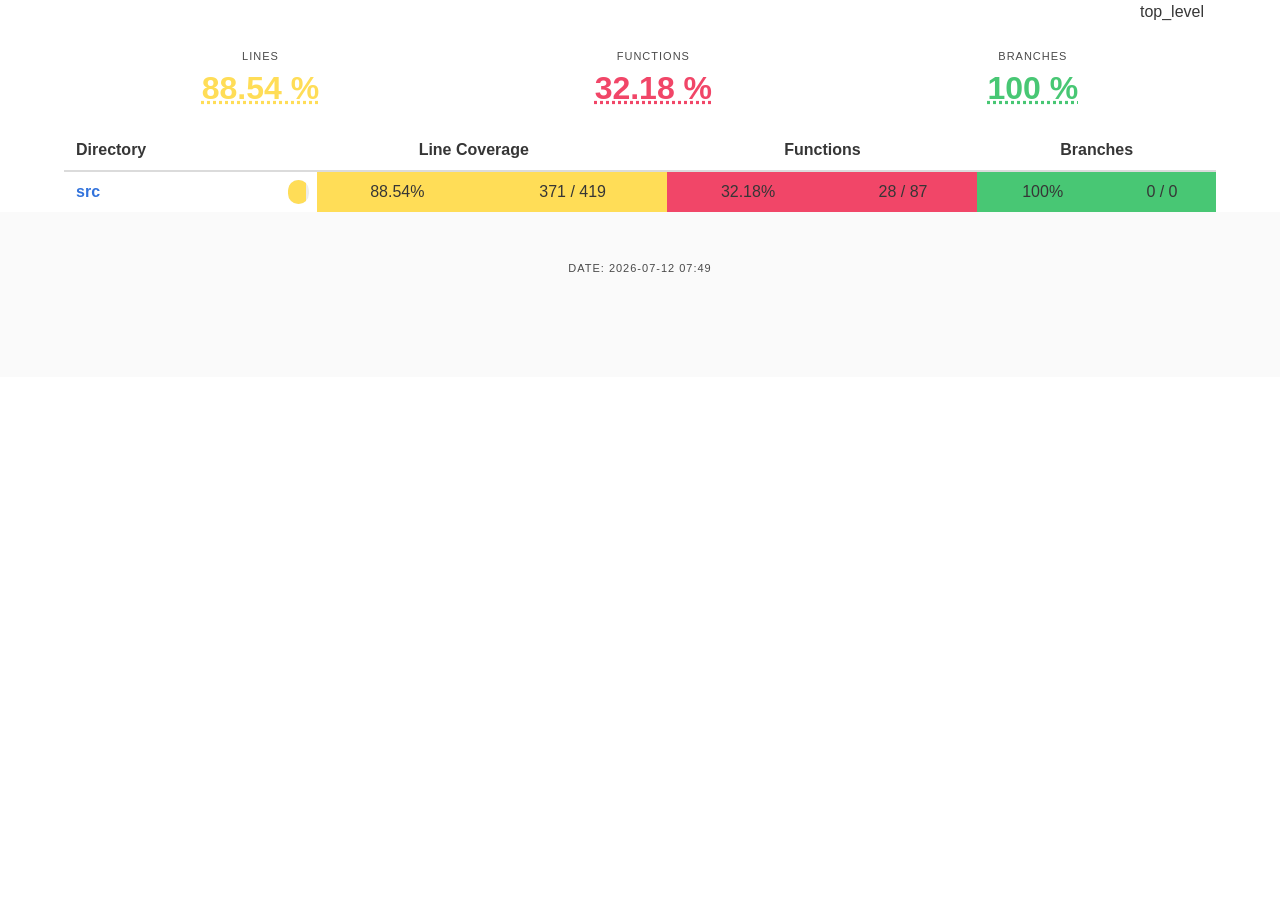
==== htmlcov/index.html @ 9124d95b "Update coverage" ====
<!DOCTYPE html>
<html lang="en-us">
    <head><meta charset="utf-8">
        <meta name="viewport" content="width=device-width, initial-scale=1">
        <title>Grcov report - top_level </title>
        <link rel="stylesheet" href="./bulma.min.css"></head>
    <body>
        <div class="container">
    <nav class="breadcrumb is-right" aria-label="breadcrumbs">
        <ul><li class="is-active"><a href="#">top_level</a></li>
        </ul>
    </nav>
    <nav class="level">
        <div class="level-item has-text-centered">
        <div>
            <p class="heading">Lines</p>
            <p class="title has-text-warning">
                <abbr title="371 / 419">88.54 %</abbr></p>
        </div>
    </div>

        <div class="level-item has-text-centered">
        <div>
            <p class="heading">Functions</p>
            <p class="title has-text-danger">
                <abbr title="28 / 87">32.18 %</abbr></p>
        </div>
    </div>

        
	    <div class="level-item has-text-centered">
        <div>
            <p class="heading">Branches</p>
            <p class="title has-text-success">
                <abbr title="0 / 0">100 %</abbr></p>
        </div>
    </div>

	
    </nav>

    <table class="table is-fullwidth">
        <thead>
            <tr>
                <th>Directory</th>
                <th class="has-text-centered" colspan="3">Line Coverage</th>
                <th class="has-text-centered" colspan="2">Functions</th>
                
                    <th class="has-text-centered" colspan="2">Branches</th>
                
            </tr>
        </thead>
        <tbody>
                    
    <tr>
        <th><a href="src&#x2F;index.html">src</a></th>
        <!-- -->
        <td class="p-2">
            <progress
                class="progress is-warning is-large"
                value="88.54415274463007"
                max="100">
                88.54%
            </progress>
        </td>
        <td class="has-text-centered has-background-warning p-2">
            88.54%
        </td>
        <td class="has-text-centered has-background-warning p-2">
            371 / 419
        </td>
        <!-- -->
        <td class="has-text-centered has-background-danger p-2">32.18%</td>
        <td class="has-text-centered has-background-danger p-2">28 / 87 </td>
        <!-- -->
        
            <td class="has-text-centered has-background-success p-2">100%</td>
            <td class="has-text-centered has-background-success p-2">0 / 0</td>
        
    </tr>

                  </tbody>
    </table></div>
        <footer class="footer">
            
                <div class="content has-text-centered">
                    <p class="heading">Date: 2026-07-12 07:49</p>
                </div>
            
        </footer>
    </body>
</html>
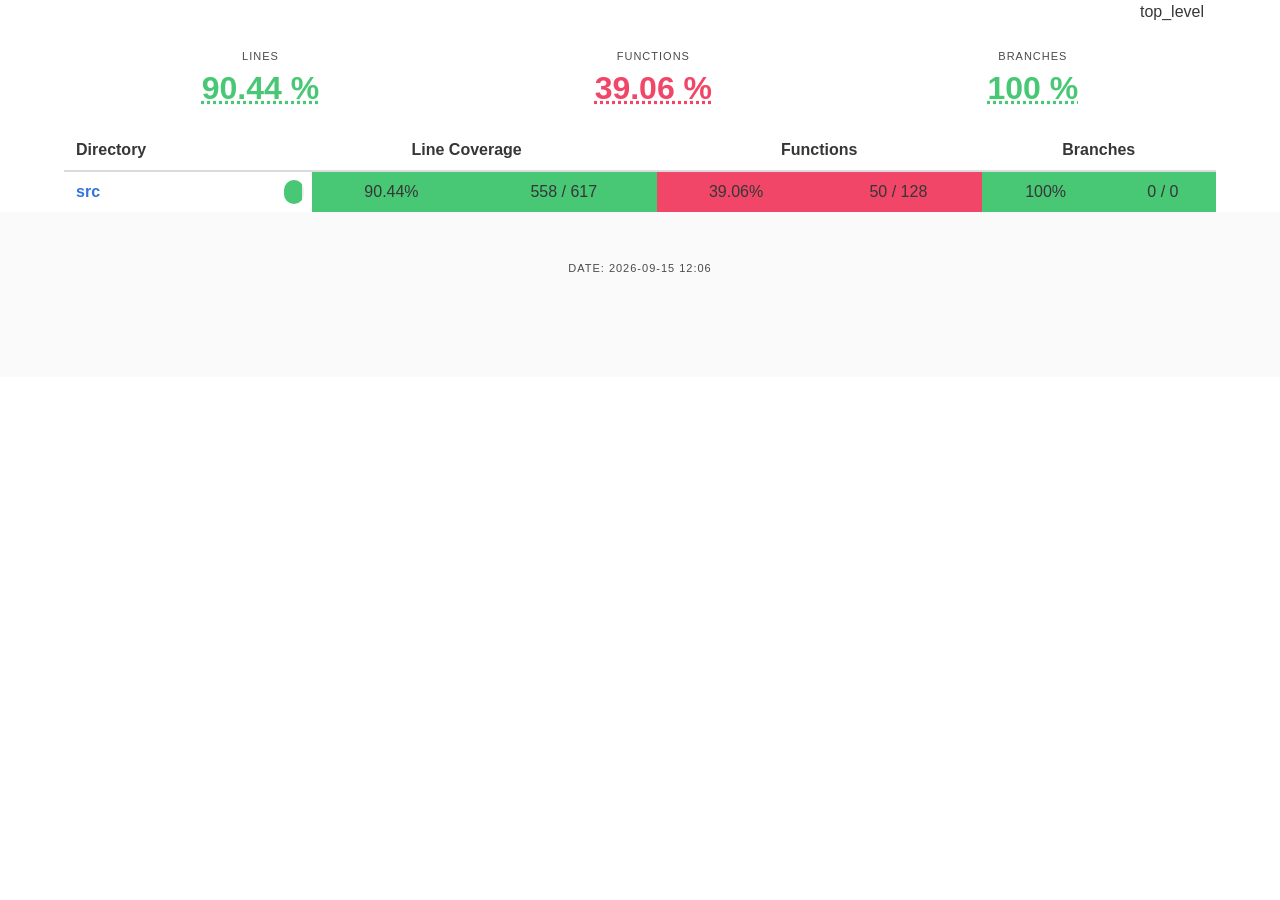
==== commit 3833acf4: "Update coverage" ====
--- a/htmlcov/index.html
+++ b/htmlcov/index.html
@@ -14,8 +14,8 @@
         <div class="level-item has-text-centered">
         <div>
             <p class="heading">Lines</p>
-            <p class="title has-text-warning">
-                <abbr title="371 / 419">88.54 %</abbr></p>
+            <p class="title has-text-success">
+                <abbr title="558 / 617">90.44 %</abbr></p>
         </div>
     </div>
 
@@ -23,7 +23,7 @@
         <div>
             <p class="heading">Functions</p>
             <p class="title has-text-danger">
-                <abbr title="28 / 87">32.18 %</abbr></p>
+                <abbr title="50 / 128">39.06 %</abbr></p>
         </div>
     </div>
 
@@ -57,21 +57,21 @@
         <!-- -->
         <td class="p-2">
             <progress
-                class="progress is-warning is-large"
-                value="88.54415274463007"
+                class="progress is-success is-large"
+                value="90.43760129659644"
                 max="100">
-                88.54%
+                90.44%
             </progress>
         </td>
-        <td class="has-text-centered has-background-warning p-2">
-            88.54%
+        <td class="has-text-centered has-background-success p-2">
+            90.44%
         </td>
-        <td class="has-text-centered has-background-warning p-2">
-            371 / 419
+        <td class="has-text-centered has-background-success p-2">
+            558 / 617
         </td>
         <!-- -->
-        <td class="has-text-centered has-background-danger p-2">32.18%</td>
-        <td class="has-text-centered has-background-danger p-2">28 / 87 </td>
+        <td class="has-text-centered has-background-danger p-2">39.06%</td>
+        <td class="has-text-centered has-background-danger p-2">50 / 128 </td>
         <!-- -->
         
             <td class="has-text-centered has-background-success p-2">100%</td>
@@ -84,7 +84,7 @@
         <footer class="footer">
             
                 <div class="content has-text-centered">
-                    <p class="heading">Date: 2026-07-12 07:49</p>
+                    <p class="heading">Date: 2026-09-15 12:06</p>
                 </div>
             
         </footer>
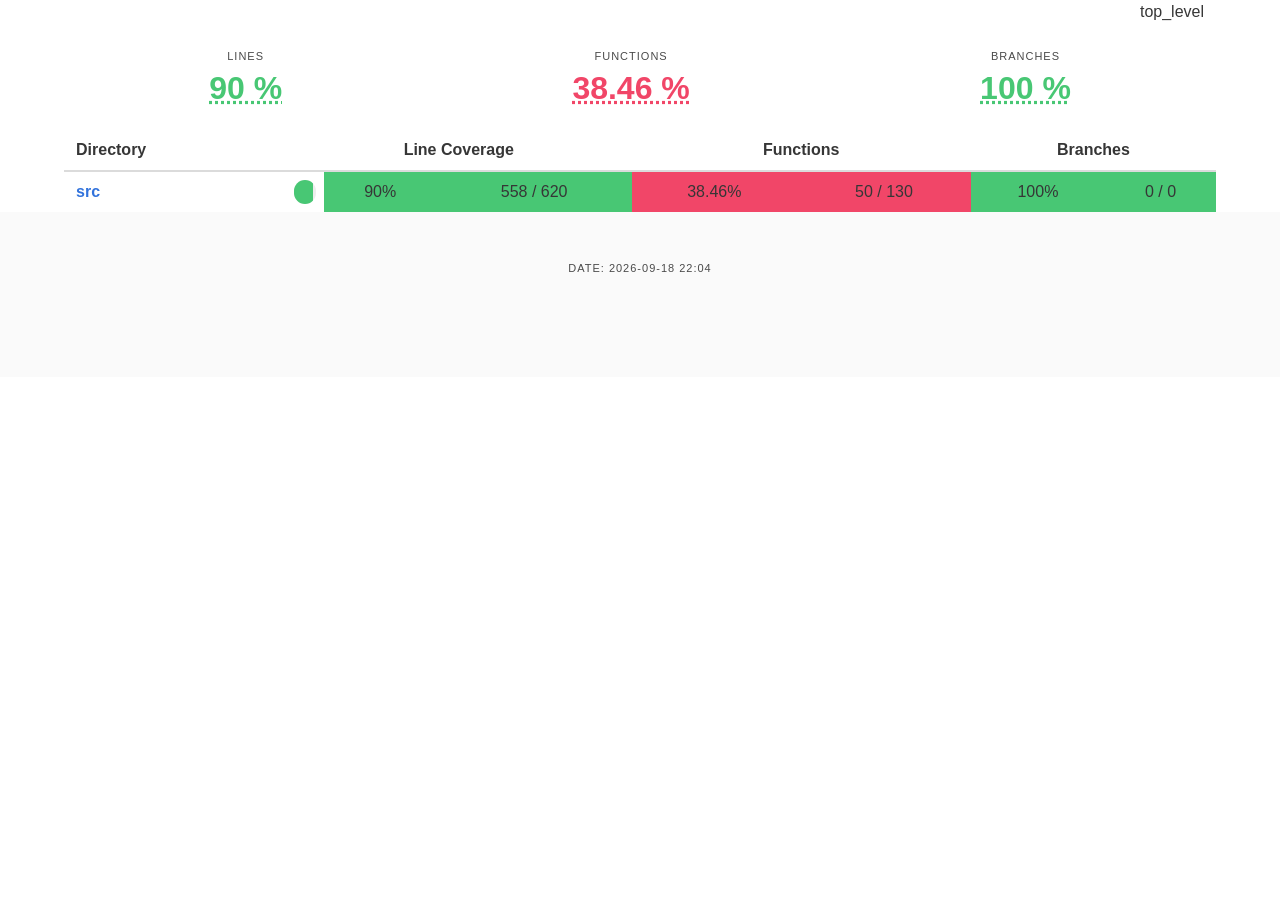
==== commit ed937166: "Update coverage" ====
--- a/htmlcov/index.html
+++ b/htmlcov/index.html
@@ -15,7 +15,7 @@
         <div>
             <p class="heading">Lines</p>
             <p class="title has-text-success">
-                <abbr title="558 / 617">90.44 %</abbr></p>
+                <abbr title="558 / 620">90 %</abbr></p>
         </div>
     </div>
 
@@ -23,7 +23,7 @@
         <div>
             <p class="heading">Functions</p>
             <p class="title has-text-danger">
-                <abbr title="50 / 128">39.06 %</abbr></p>
+                <abbr title="50 / 130">38.46 %</abbr></p>
         </div>
     </div>
 
@@ -58,20 +58,20 @@
         <td class="p-2">
             <progress
                 class="progress is-success is-large"
-                value="90.43760129659644"
+                value="90"
                 max="100">
-                90.44%
+                90%
             </progress>
         </td>
         <td class="has-text-centered has-background-success p-2">
-            90.44%
+            90%
         </td>
         <td class="has-text-centered has-background-success p-2">
-            558 / 617
+            558 / 620
         </td>
         <!-- -->
-        <td class="has-text-centered has-background-danger p-2">39.06%</td>
-        <td class="has-text-centered has-background-danger p-2">50 / 128 </td>
+        <td class="has-text-centered has-background-danger p-2">38.46%</td>
+        <td class="has-text-centered has-background-danger p-2">50 / 130 </td>
         <!-- -->
         
             <td class="has-text-centered has-background-success p-2">100%</td>
@@ -84,7 +84,7 @@
         <footer class="footer">
             
                 <div class="content has-text-centered">
-                    <p class="heading">Date: 2026-09-15 12:06</p>
+                    <p class="heading">Date: 2026-09-18 22:04</p>
                 </div>
             
         </footer>
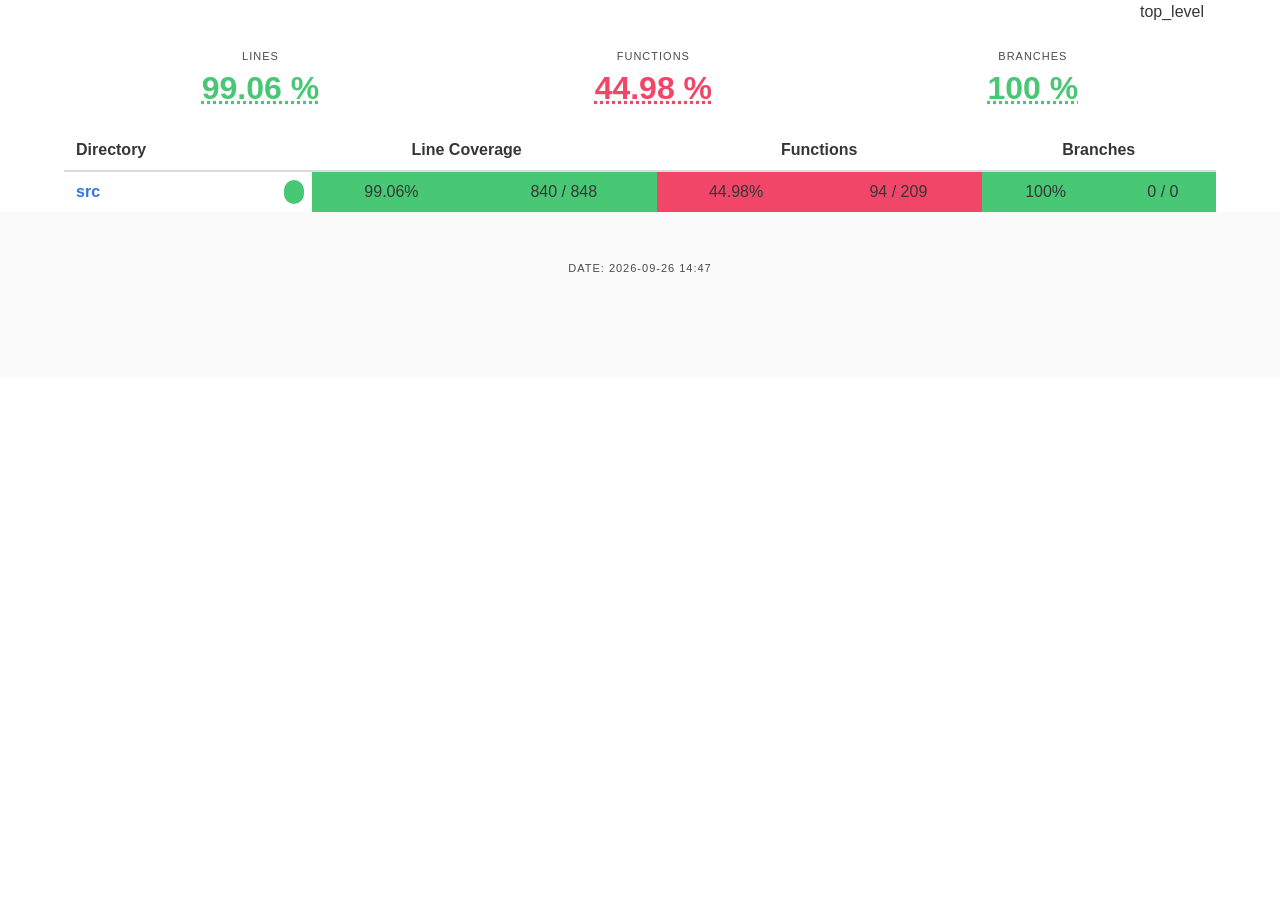
==== commit 60838dd4: "Update coverage" ====
--- a/htmlcov/index.html
+++ b/htmlcov/index.html
@@ -15,7 +15,7 @@
         <div>
             <p class="heading">Lines</p>
             <p class="title has-text-success">
-                <abbr title="558 / 620">90 %</abbr></p>
+                <abbr title="840 / 848">99.06 %</abbr></p>
         </div>
     </div>
 
@@ -23,7 +23,7 @@
         <div>
             <p class="heading">Functions</p>
             <p class="title has-text-danger">
-                <abbr title="50 / 130">38.46 %</abbr></p>
+                <abbr title="94 / 209">44.98 %</abbr></p>
         </div>
     </div>
 
@@ -58,20 +58,20 @@
         <td class="p-2">
             <progress
                 class="progress is-success is-large"
-                value="90"
+                value="99.05660377358491"
                 max="100">
-                90%
+                99.06%
             </progress>
         </td>
         <td class="has-text-centered has-background-success p-2">
-            90%
+            99.06%
         </td>
         <td class="has-text-centered has-background-success p-2">
-            558 / 620
+            840 / 848
         </td>
         <!-- -->
-        <td class="has-text-centered has-background-danger p-2">38.46%</td>
-        <td class="has-text-centered has-background-danger p-2">50 / 130 </td>
+        <td class="has-text-centered has-background-danger p-2">44.98%</td>
+        <td class="has-text-centered has-background-danger p-2">94 / 209 </td>
         <!-- -->
         
             <td class="has-text-centered has-background-success p-2">100%</td>
@@ -84,7 +84,7 @@
         <footer class="footer">
             
                 <div class="content has-text-centered">
-                    <p class="heading">Date: 2026-09-18 22:04</p>
+                    <p class="heading">Date: 2026-09-26 14:47</p>
                 </div>
             
         </footer>
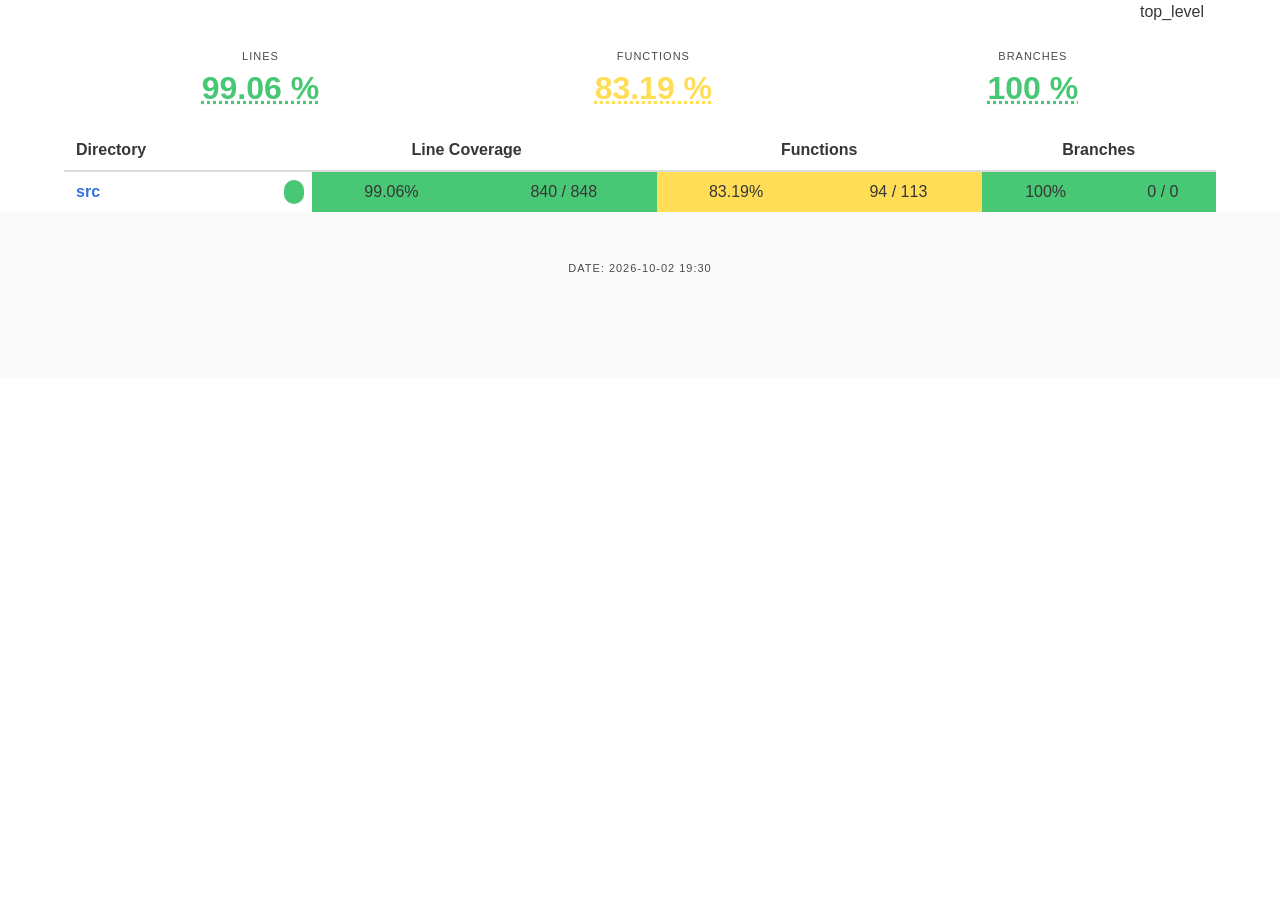
==== commit 6ee9c39b: "Update coverage" ====
--- a/htmlcov/index.html
+++ b/htmlcov/index.html
@@ -22,8 +22,8 @@
         <div class="level-item has-text-centered">
         <div>
             <p class="heading">Functions</p>
-            <p class="title has-text-danger">
-                <abbr title="94 / 209">44.98 %</abbr></p>
+            <p class="title has-text-warning">
+                <abbr title="94 / 113">83.19 %</abbr></p>
         </div>
     </div>
 
@@ -70,8 +70,8 @@
             840 / 848
         </td>
         <!-- -->
-        <td class="has-text-centered has-background-danger p-2">44.98%</td>
-        <td class="has-text-centered has-background-danger p-2">94 / 209 </td>
+        <td class="has-text-centered has-background-warning p-2">83.19%</td>
+        <td class="has-text-centered has-background-warning p-2">94 / 113 </td>
         <!-- -->
         
             <td class="has-text-centered has-background-success p-2">100%</td>
@@ -84,7 +84,7 @@
         <footer class="footer">
             
                 <div class="content has-text-centered">
-                    <p class="heading">Date: 2026-09-26 14:47</p>
+                    <p class="heading">Date: 2026-10-02 19:30</p>
                 </div>
             
         </footer>
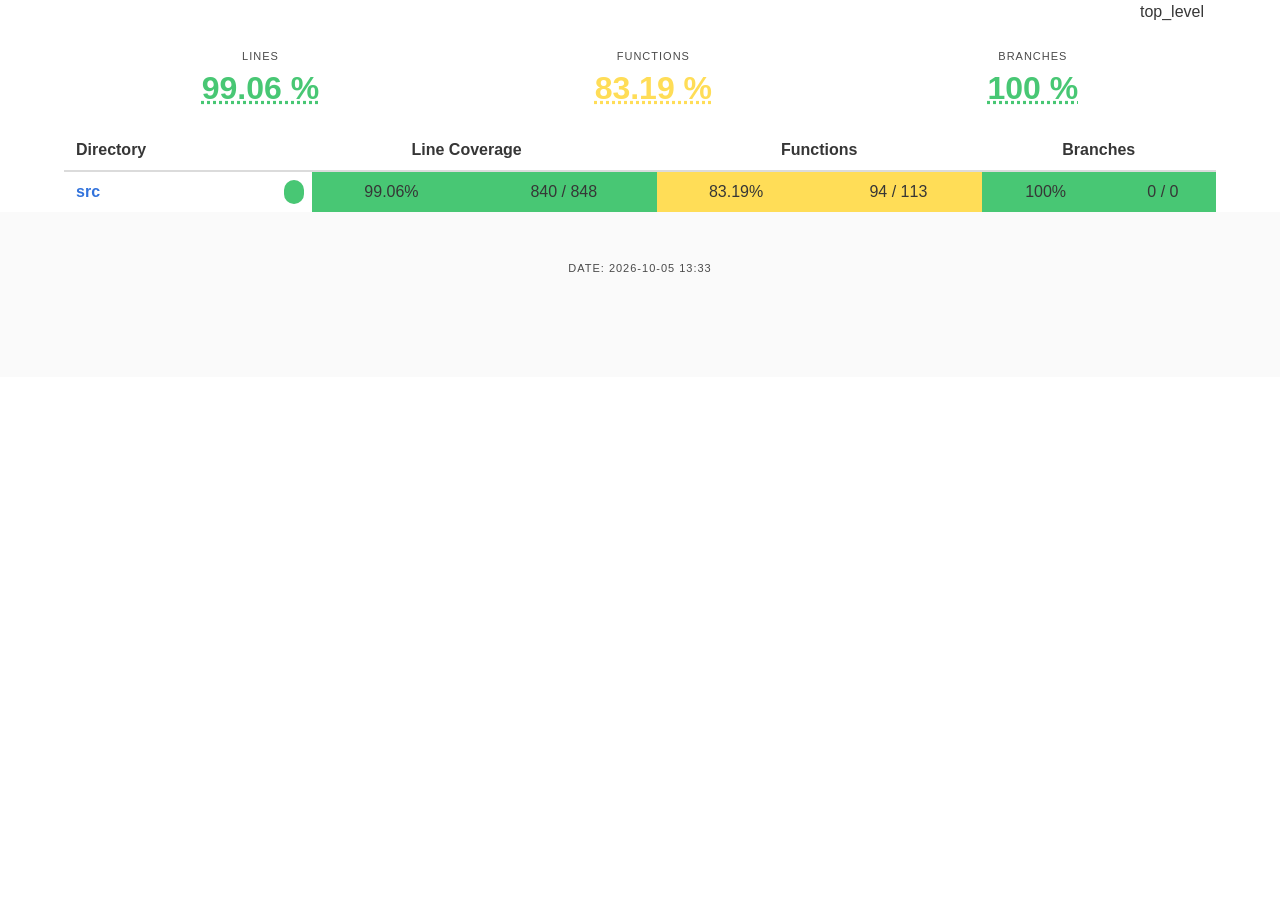
==== commit f924cbd6: "Update coverage" ====
--- a/htmlcov/index.html
+++ b/htmlcov/index.html
@@ -84,7 +84,7 @@
         <footer class="footer">
             
                 <div class="content has-text-centered">
-                    <p class="heading">Date: 2026-10-02 19:30</p>
+                    <p class="heading">Date: 2026-10-05 13:33</p>
                 </div>
             
         </footer>
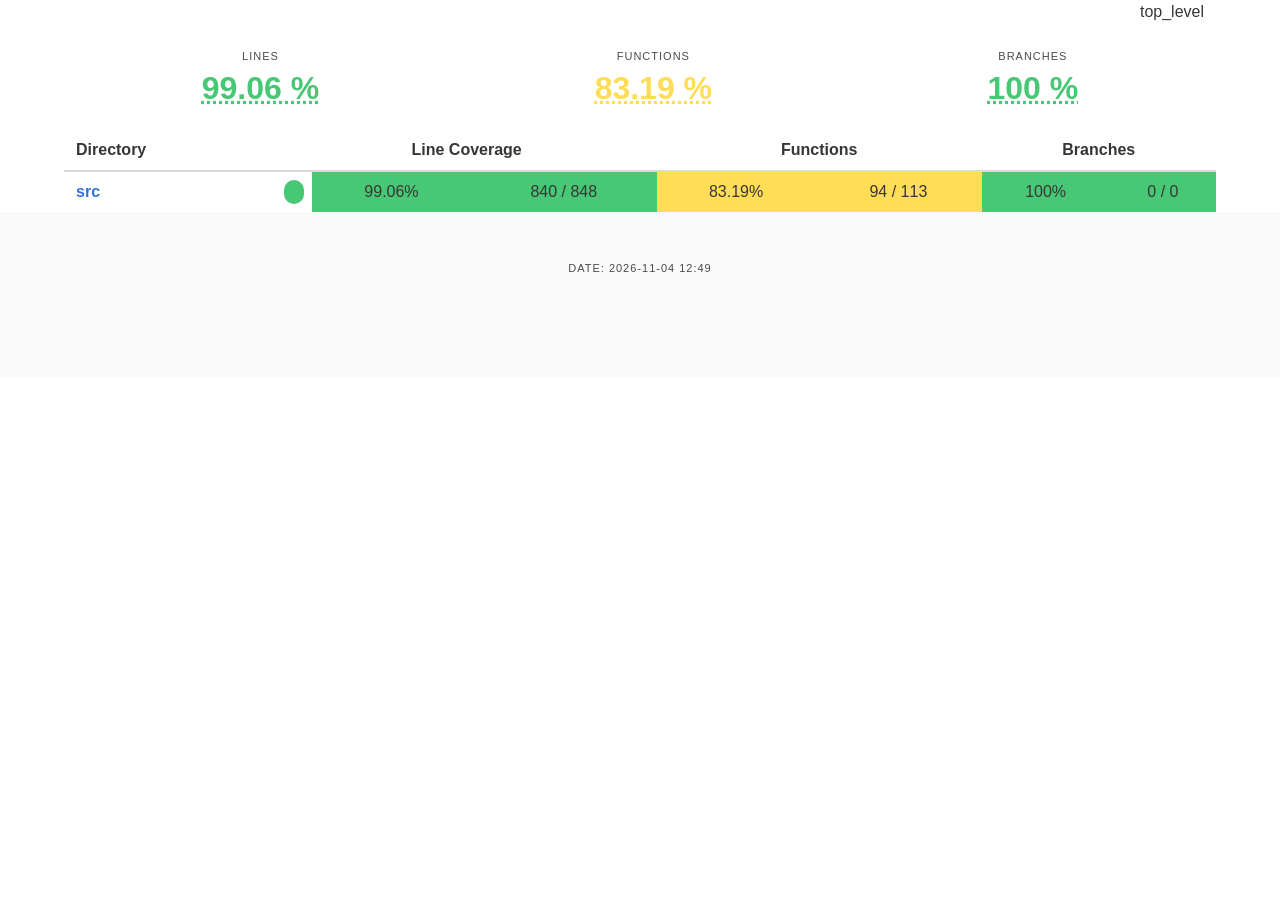
==== commit 364fa307: "Update coverage" ====
--- a/htmlcov/index.html
+++ b/htmlcov/index.html
@@ -84,7 +84,7 @@
         <footer class="footer">
             
                 <div class="content has-text-centered">
-                    <p class="heading">Date: 2026-10-05 13:33</p>
+                    <p class="heading">Date: 2026-11-04 12:49</p>
                 </div>
             
         </footer>
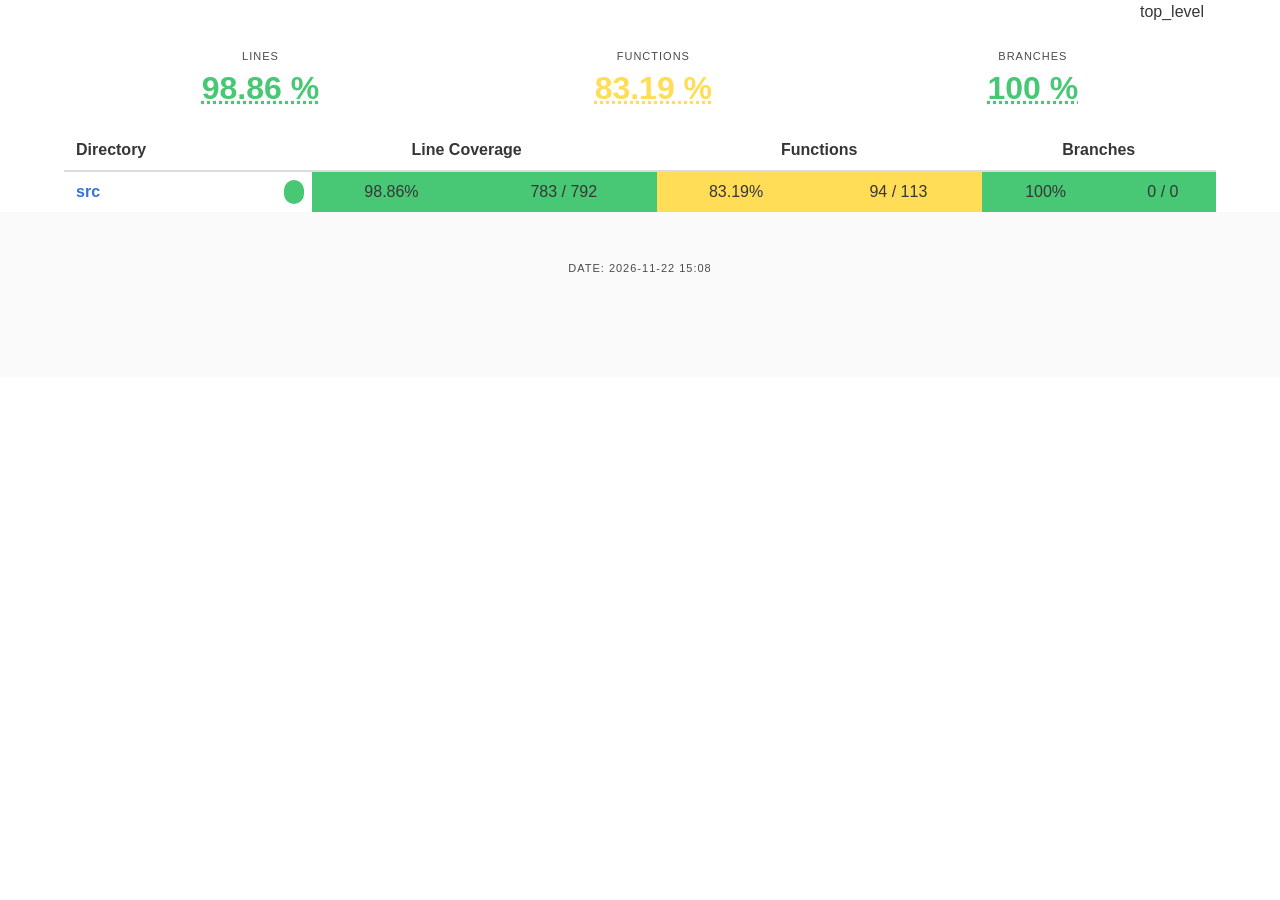
==== commit 1d35765c: "Update coverage" ====
--- a/htmlcov/index.html
+++ b/htmlcov/index.html
@@ -15,7 +15,7 @@
         <div>
             <p class="heading">Lines</p>
             <p class="title has-text-success">
-                <abbr title="840 / 848">99.06 %</abbr></p>
+                <abbr title="783 / 792">98.86 %</abbr></p>
         </div>
     </div>
 
@@ -58,16 +58,16 @@
         <td class="p-2">
             <progress
                 class="progress is-success is-large"
-                value="99.05660377358491"
+                value="98.86363636363636"
                 max="100">
-                99.06%
+                98.86%
             </progress>
         </td>
         <td class="has-text-centered has-background-success p-2">
-            99.06%
+            98.86%
         </td>
         <td class="has-text-centered has-background-success p-2">
-            840 / 848
+            783 / 792
         </td>
         <!-- -->
         <td class="has-text-centered has-background-warning p-2">83.19%</td>
@@ -84,7 +84,7 @@
         <footer class="footer">
             
                 <div class="content has-text-centered">
-                    <p class="heading">Date: 2026-11-04 12:49</p>
+                    <p class="heading">Date: 2026-11-22 15:08</p>
                 </div>
             
         </footer>
